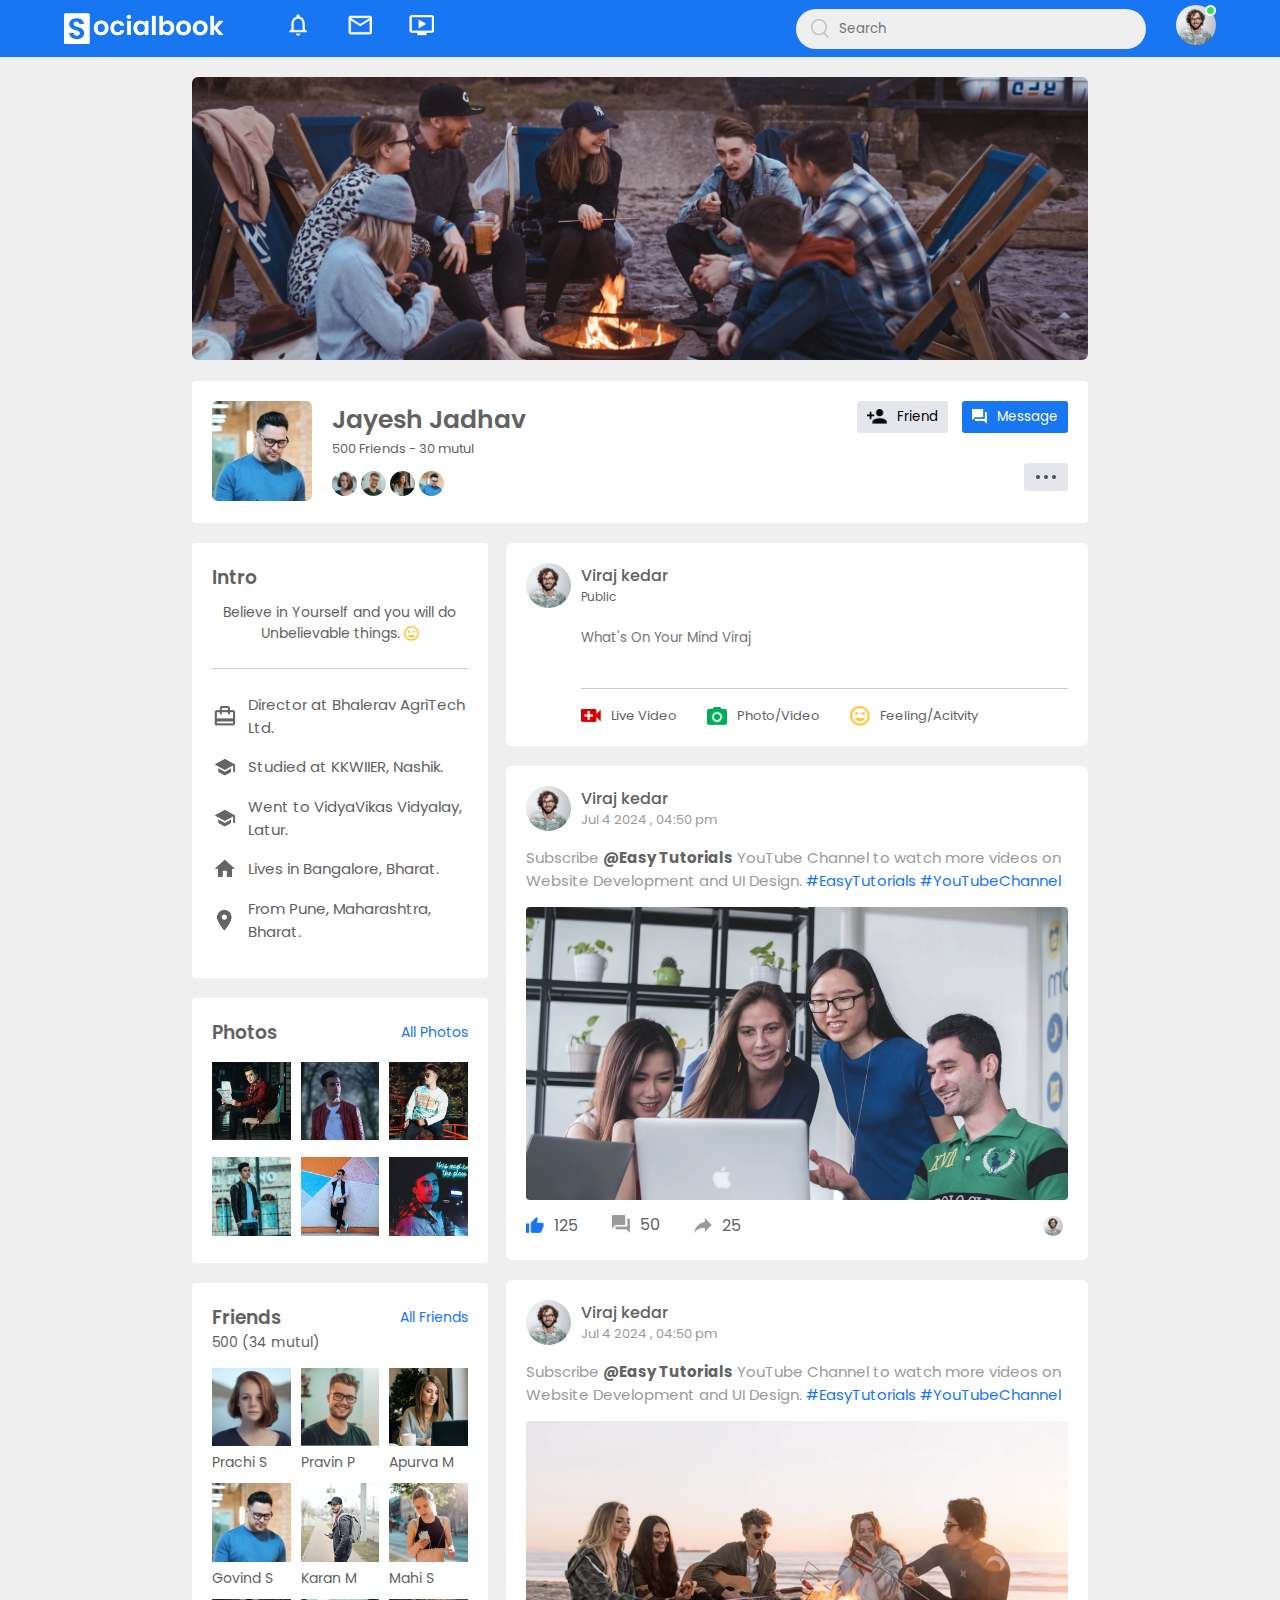
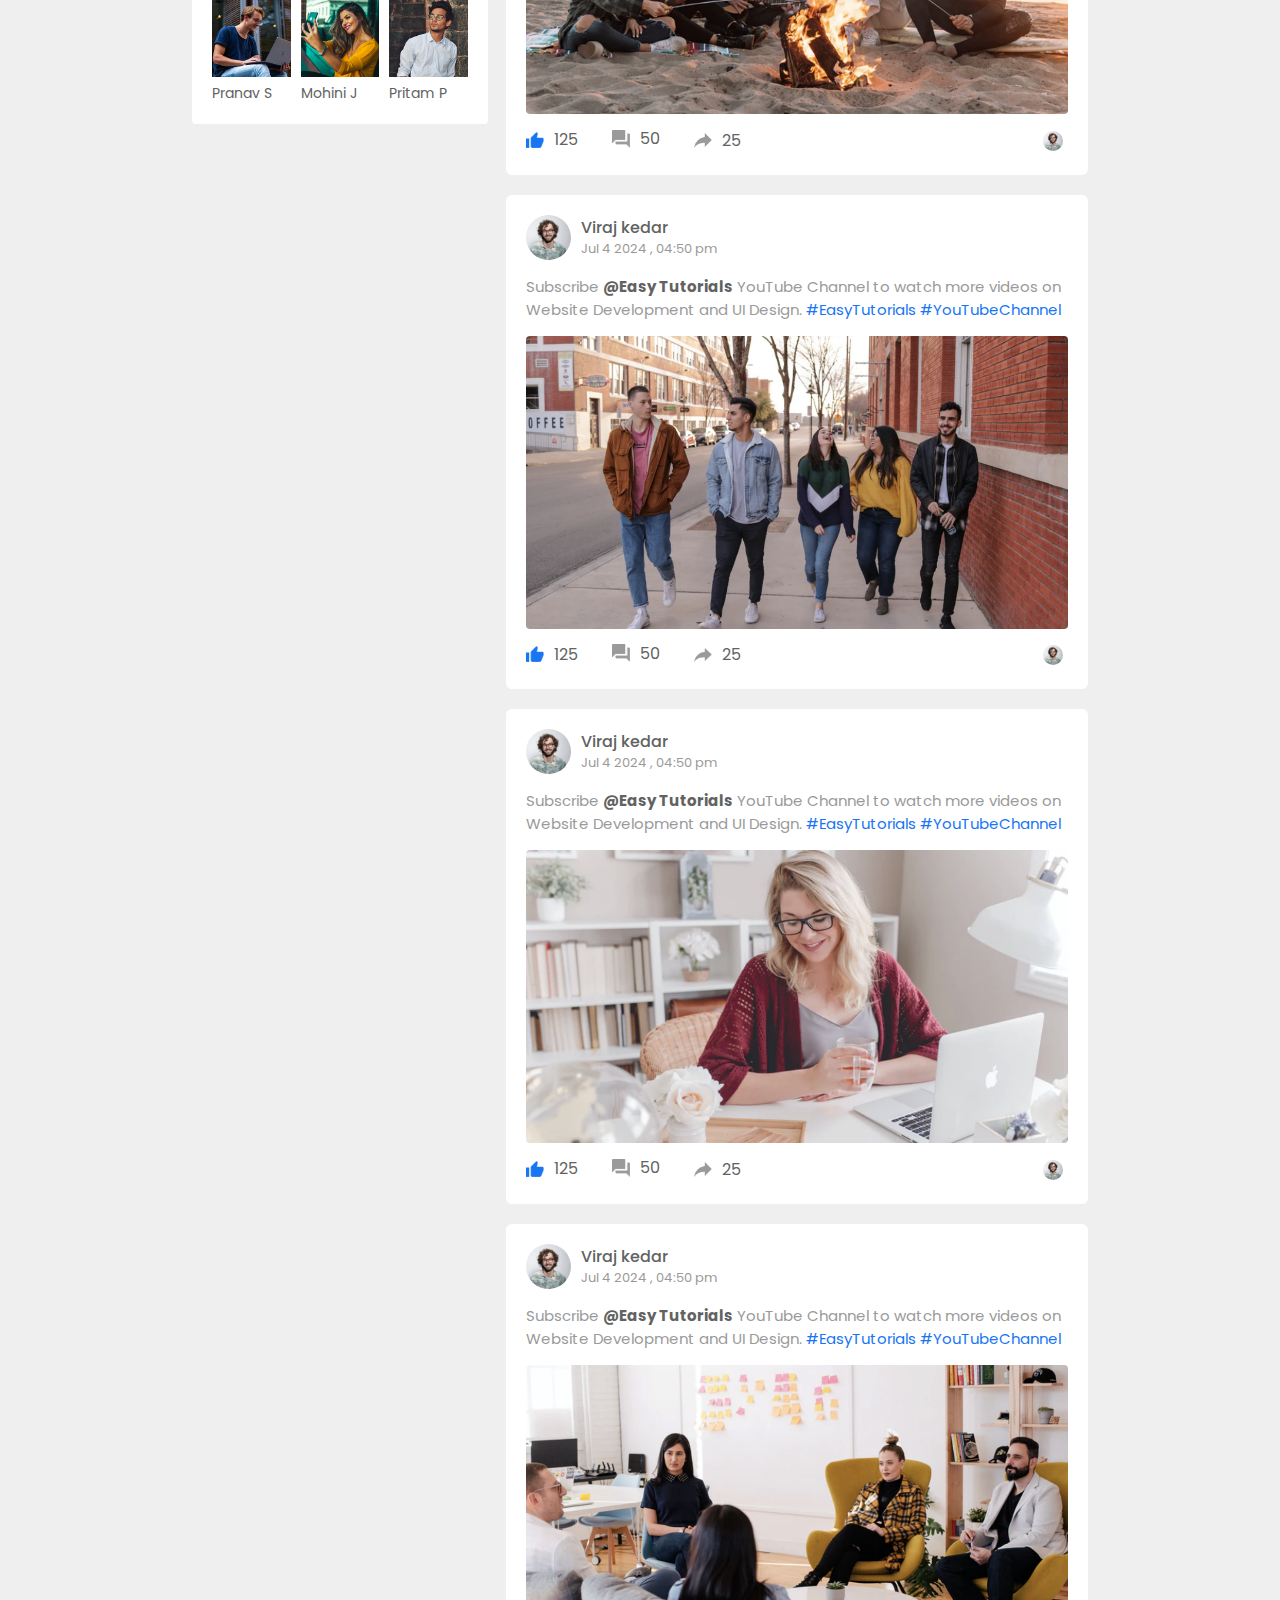
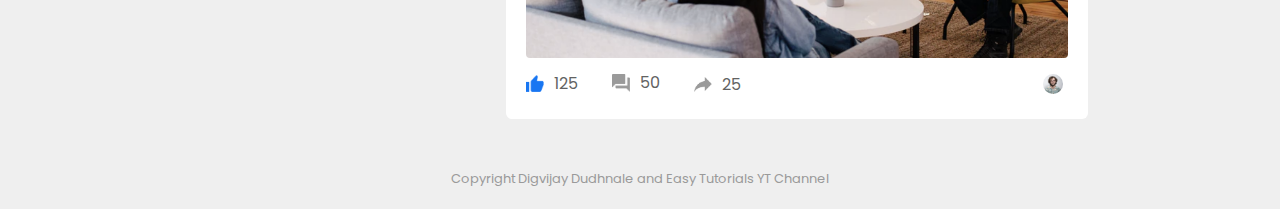
==== profile.html @ a3c40fc9 "added profile page" ====
<!DOCTYPE html>
<html lang="en">

<head>
    <meta charset="UTF-8">
    <meta name="viewport" content="width=device-width, initial-scale=1.0">
    <title>socialBook_DD/profilePage</title>
    <link rel="stylesheet" href="style.css">
    <link rel="preconnect" href="https://fonts.googleapis.com">
    <link rel="preconnect" href="https://fonts.gstatic.com" crossorigin>
    <link
        href="https://fonts.googleapis.com/css2?family=Poppins:ital,wght@0,100;0,200;0,300;0,400;0,500;0,600;0,700;0,800;0,900;1,100;1,200;1,300;1,400;1,500;1,600;1,700;1,800;1,900&display=swap"
        rel="stylesheet">
    <link rel="stylesheet" href="https://cdnjs.cloudflare.com/ajax/libs/font-awesome/6.5.2/css/all.min.css"
        integrity="sha512-SnH5WK+bZxgPHs44uWIX+LLJAJ9/2PkPKZ5QiAj6Ta86w+fsb2TkcmfRyVX3pBnMFcV7oQPJkl9QevSCWr3W6A=="
        crossorigin="anonymous" referrerpolicy="no-referrer" />
    <script src="script.js" defer></script>
</head>

<body>
    <!-- TOP NAVIGATION BAR -->
    <nav>

        <div class="nav-left">
            <img src="images/logo.png" class="logo">
            <ul>
                <li><img src="images/notification.png"></li>
                <li><img src="images/inbox.png"></li>
                <li><img src="images/video.png"></li>
            </ul>
        </div>

        <div class="nav-right">

            <div class="search-box">
                <img src="images/search.png">
                <input type="text" placeholder="Search">
            </div>

            <div class="nav-user-icon online" onclick="settingsMenuToggle()">
                <img src="images/profile-pic.png">
            </div>

        </div>

        <!-- DROPDOWN MENU -->
        <div class="settings-menu">

            <div id="dark-btn">
                <span></span>
            </div>

            <div class="settings-menu-inner">

                <div class="user-profile">
                    <img src="images/profile-pic.png">
                    <div>
                        <p>Viraj kedar</p>
                        <a href="profile.html">See Your Profile</a>
                    </div>
                </div>
                <hr>
                <div class="user-profile">
                    <img src="images/feedback.png">
                    <div>
                        <p>Give Feedback</p>
                        <a href="#">Help us to improve the new design</a>
                    </div>
                </div>
                <hr>

                <div class="settings-links">
                    <img src="images/setting.png" class="settings-icon">
                    <a href="#">Settings & Privacy <img src="images/arrow.png" width="10px"></a>
                </div>
                <div class="settings-links">
                    <img src="images/help.png" class="settings-icon">
                    <a href="#">Help & Support <img src="images/arrow.png" width="10px"></a>
                </div>
                <div class="settings-links">
                    <img src="images/display.png" class="settings-icon">
                    <a href="#">Display & Accessibility <img src="images/arrow.png" width="10px"></a>
                </div>
                <div class="settings-links">
                    <img src="images/logout.png" class="settings-icon">
                    <a href="#">Logout <img src="images/arrow.png" width="10px"></a>
                </div>

            </div>

        </div>

    </nav>

    <!-- PROFILE PAGE -->

    <div class="profile-container">
        <img src="images/cover.png" class="cover-img">
        
        <div class="profile-details">

            <div class="pd-left">
                <div class="pd-row">
                    <img src="images/profile.png" class="pd-image">
                    <div>
                        <h3>Jayesh Jadhav</h3>
                        <p>500 Friends - 30 mutul</p>
                        <img src="images/member-1.png">
                        <img src="images/member-2.png">
                        <img src="images/member-3.png">
                        <img src="images/member-4.png">
                    </div>
                </div>
            </div>

            <div class="pd-right">
                <button type="button"><img src="images/add-friends.png"> Friend</button>
                <button type="button"><img src="images/message.png"> Message</button>
                <br>
                <a href=""><img src="images/more.png"></a>
            </div>

        </div>

        <div class="profile-info">

            <div class="info-col">

                <div class="profile-intro">
                    <h3>Intro</h3>
                    <p class="intro-text">Believe in Yourself and you will do Unbelievable things. <img src="images/feeling.png"></p>
                    <hr>
                    <ul>
                        <li><img src="images/profile-job.png"> Director at Bhalerav AgriTech Ltd.</li>
                        <li><img src="images/profile-study.png"> Studied at KKWIIER, Nashik.</li>
                        <li><img src="images/profile-study.png"> Went to VidyaVikas Vidyalay, Latur.</li>
                        <li><img src="images/profile-home.png"> Lives in Bangalore, Bharat.</li>
                        <li><img src="images/profile-location.png"> From Pune, Maharashtra, Bharat.</li>
                    </ul>
                </div>

                <div class="profile-intro">
                    <div class="title-box">
                        <h3>Photos</h3>
                        <a href="#">All Photos</a>
                    </div>

                    <div class="photo-box">
                        <div><img src="images/photo1.png"></div>
                        <div><img src="images/photo2.png"></div>
                        <div><img src="images/photo3.png"></div>
                        <div><img src="images/photo4.png"></div>
                        <div><img src="images/photo5.png"></div>
                        <div><img src="images/photo6.png"></div>
                    </div>
                </div>

                <div class="profile-intro">
                    <div class="title-box">
                        <h3>Friends</h3>
                        <a href="#">All Friends</a>
                    </div>
                    <p>500 (34 mutul)</p>
                    <div class="friends-box">
                        <div><img src="images/member-1.png"> <p>Prachi S</p></div>
                        <div><img src="images/member-2.png"> <p>Pravin P</p></div>
                        <div><img src="images/member-3.png"> <p>Apurva M</p></div>
                        <div><img src="images/member-4.png"> <p>Govind S</p></div>
                        <div><img src="images/member-5.png"> <p>Karan M</p></div>
                        <div><img src="images/member-6.png"> <p>Mahi S</p></div>
                        <div><img src="images/member-7.png"> <p>Pranav S</p></div>
                        <div><img src="images/member-8.png"> <p>Mohini J</p></div>
                        <div><img src="images/member-9.png"> <p>Pritam P</p></div>
                    </div>
                </div>

            </div>

            <div class="post-col">

                <div class="write-post-container">

                    <div class="user-profile">
                        <img src="images/profile-pic.png">
                        <div>
                            <p>Viraj kedar</p>
                            <small>Public <i class="fa-solid fa-caret-down"></i></small>
                        </div>
                    </div>
    
                    <div class="post-input-container">
                        <textarea rows="3" placeholder="What's On Your Mind Viraj"></textarea>
                        <div class="add-post-links">
                            <a href=""><img src="images/live-video.png">Live Video</a>
                            <a href=""><img src="images/photo.png">Photo/Video</a>
                            <a href=""><img src="images/feeling.png">Feeling/Acitvity</a>
                        </div>
                    </div>
    
                </div>
    
                <div class="post-container">
    
                    <div class="post-row">
    
                        <div class="user-profile">
                            <img src="images/profile-pic.png">
                            <div>
                                <p>Viraj kedar</p>
                                <span>Jul 4 2024 , 04:50 pm</span>
                            </div>
                        </div>
    
                        <a href="#"><i class="fa-solid fa-ellipsis-vertical"></i></a>
                    </div>
    
                    <p class="post-text">Subscribe <span>@Easy Tutorials</span> YouTube Channel to watch more videos on
                        Website Development and UI Design. <a href="#">#EasyTutorials</a> <a href="#">#YouTubeChannel</a>
                    </p>
                    <img src="images/feed-image-1.png" class="post-img">
    
                    <div class="post-row">
    
                        <div class="activity-icons">
                            <div><img src="images/like-blue.png">125</div>
                            <div><img src="images/comments.png">50</div>
                            <div><img src="images/share.png">25</div>
                        </div>
    
                        <div class="post-profile-icon">
                            <img src="images/profile-pic.png"><i class="fa-solid fa-caret-down"></i>
                        </div>
    
                    </div>
    
                </div>
    
                <div class="post-container">
    
                    <div class="post-row">
    
                        <div class="user-profile">
                            <img src="images/profile-pic.png">
                            <div>
                                <p>Viraj kedar</p>
                                <span>Jul 4 2024 , 04:50 pm</span>
                            </div>
                        </div>
    
                        <a href="#"><i class="fa-solid fa-ellipsis-vertical"></i></a>
                    </div>
    
                    <p class="post-text">Subscribe <span>@Easy Tutorials</span> YouTube Channel to watch more videos on
                        Website Development and UI Design. <a href="#">#EasyTutorials</a> <a href="#">#YouTubeChannel</a>
                    </p>
                    <img src="images/feed-image-2.png" class="post-img">
    
                    <div class="post-row">
    
                        <div class="activity-icons">
                            <div><img src="images/like-blue.png">125</div>
                            <div><img src="images/comments.png">50</div>
                            <div><img src="images/share.png">25</div>
                        </div>
    
                        <div class="post-profile-icon">
                            <img src="images/profile-pic.png"><i class="fa-solid fa-caret-down"></i>
                        </div>
    
                    </div>
    
                </div>
    
                <div class="post-container">
    
                    <div class="post-row">
    
                        <div class="user-profile">
                            <img src="images/profile-pic.png">
                            <div>
                                <p>Viraj kedar</p>
                                <span>Jul 4 2024 , 04:50 pm</span>
                            </div>
                        </div>
    
                        <a href="#"><i class="fa-solid fa-ellipsis-vertical"></i></a>
                    </div>
    
                    <p class="post-text">Subscribe <span>@Easy Tutorials</span> YouTube Channel to watch more videos on
                        Website Development and UI Design. <a href="#">#EasyTutorials</a> <a href="#">#YouTubeChannel</a>
                    </p>
                    <img src="images/feed-image-3.png" class="post-img">
    
                    <div class="post-row">
    
                        <div class="activity-icons">
                            <div><img src="images/like-blue.png">125</div>
                            <div><img src="images/comments.png">50</div>
                            <div><img src="images/share.png">25</div>
                        </div>
    
                        <div class="post-profile-icon">
                            <img src="images/profile-pic.png"><i class="fa-solid fa-caret-down"></i>
                        </div>
    
                    </div>
    
                </div>
    
                <div class="post-container">
    
                    <div class="post-row">
    
                        <div class="user-profile">
                            <img src="images/profile-pic.png">
                            <div>
                                <p>Viraj kedar</p>
                                <span>Jul 4 2024 , 04:50 pm</span>
                            </div>
                        </div>
    
                        <a href="#"><i class="fa-solid fa-ellipsis-vertical"></i></a>
                    </div>
    
                    <p class="post-text">Subscribe <span>@Easy Tutorials</span> YouTube Channel to watch more videos on
                        Website Development and UI Design. <a href="#">#EasyTutorials</a> <a href="#">#YouTubeChannel</a>
                    </p>
                    <img src="images/feed-image-4.png" class="post-img">
    
                    <div class="post-row">
    
                        <div class="activity-icons">
                            <div><img src="images/like-blue.png">125</div>
                            <div><img src="images/comments.png">50</div>
                            <div><img src="images/share.png">25</div>
                        </div>
    
                        <div class="post-profile-icon">
                            <img src="images/profile-pic.png"><i class="fa-solid fa-caret-down"></i>
                        </div>
    
                    </div>
    
                </div>
    
                <div class="post-container">
    
                    <div class="post-row">
    
                        <div class="user-profile">
                            <img src="images/profile-pic.png">
                            <div>
                                <p>Viraj kedar</p>
                                <span>Jul 4 2024 , 04:50 pm</span>
                            </div>
                        </div>
    
                        <a href="#"><i class="fa-solid fa-ellipsis-vertical"></i></a>
                    </div>
    
                    <p class="post-text">Subscribe <span>@Easy Tutorials</span> YouTube Channel to watch more videos on
                        Website Development and UI Design. <a href="#">#EasyTutorials</a> <a href="#">#YouTubeChannel</a>
                    </p>
                    <img src="images/feed-image-5.png" class="post-img">
    
                    <div class="post-row">
    
                        <div class="activity-icons">
                            <div><img src="images/like-blue.png">125</div>
                            <div><img src="images/comments.png">50</div>
                            <div><img src="images/share.png">25</div>
                        </div>
    
                        <div class="post-profile-icon">
                            <img src="images/profile-pic.png"><i class="fa-solid fa-caret-down"></i>
                        </div>
    
                    </div>
    
                </div>

            </div>

        </div>

    </div>







    <!-- FOOTER -->

    <div class="footer">
        <p>Copyright Digvijay Dudhnale and Easy Tutorials YT Channel</p>
    </div>


    <!-- SCRIPT -->
    <!-- <script src="script.js"></script> -->
</body>

</html>
---- style.css ----
*{
    margin: 0;
    padding: 0;
    font-family: 'Poppins',sans-serif;
    box-sizing: border-box;
}

:root{
    --body-color: #efefef;
    --nav-color: #1876f2;
    --bg-color: #fff;
}

.dark-theme{
    --body-color: #0a0a0a;
    --nav-color: #000;
    --bg-color: #000;
}

body{
    /* background: #efefef; */
    background: var(--body-color);
    transition: background 0.3s;
}

/* TOP NAVIGATION BAR */

nav{
    display: flex;
    align-items: center;
    justify-content: space-between;
    /* background: #1876f2; */
    background: var(--nav-color);
    padding: 5px 5%;
    position: sticky;
    top: 0;
    z-index: 100;
}

.logo{
    width: 160px;
    margin-right: 45px;
}

.nav-left,.nav-right{
    display: flex;
    align-items: center;
}

.nav-left ul li{
    list-style: none;
    display: inline-block;
}

.nav-left ul li img{
    width: 28px;
    margin: 0 15px;
}

.nav-user-icon img{
    width: 40px;
    border-radius: 50%;
    cursor: pointer;
}

.nav-user-icon{
    margin-left: 30px;
}

.search-box{
    background: #efefef;
    /* background: var(--body-color); */
    width: 350px;
    border-radius: 20px;
    display: flex;
    align-items: center;
    padding: 0 15px;
}

.search-box img{
    width: 18px;
}

.search-box input{
    width: 100%;
    background: transparent;
    padding: 10px;
    outline: none;
    border: 0;
}

.online{
    position: relative;
}

.online::after{
    content: '';
    width: 7px;
    height: 7px;
    border: 2px solid #fff;
    border-radius: 50%;
    background: #41db51;
    position: absolute;
    top: 0;
    right: 0;
}

/* MAIN CONTAINER */

.container{
    display: flex;
    justify-content: space-between;
    padding: 13px 5%;
}


.left-sidebar{
    /* background: #cbdffa; */
    flex-basis: 25%;
    position: sticky;
    top: 70px;
    /* height: 100vh; */
    align-self: flex-start;
}

.right-sidebar{
    /* background: #cbdffa; */
    /* background: #fff; */
    background: var(--bg-color);
    flex-basis: 25%;
    position: sticky;
    top: 70px;
    /* height: 100vh; */
    align-self: flex-start;
    padding: 20px;
    border-radius: 4px;
    color: #626262;
}

.main-content{
    flex-basis: 47%;
}

/* LEFT SIDEBAR */

.imp-links a, .shortcut-links a{
    text-decoration: none;
    display: flex;
    align-items: center;
    margin-bottom: 30px;
    color: #626262;
    width: fit-content;
}

.imp-links a img{
    margin-right: 15px;
    width: 25px;
}

.imp-links a:last-child{
    color: #1876f2;
}

.imp-links{
    border-bottom: 1px solid #ccc;
}

.shortcut-links a img{
    width: 40px;
    border-radius: 4px;
    margin-right: 15px;
}

.shortcut-links p{
    margin: 25px 0;
    color: #626262;
    font-weight: 500;
}


/* RIGHT SIDEBAR */


.sidebar-title{
    display: flex;
    align-items: center;
    justify-content: space-between;
    margin-bottom: 18px;
}

.right-sidebar h4{
    font-weight: 600;
    font-size: 16px;
}

.sidebar-title a{
    text-decoration: none;
    color: #1876f2;
    font-size: 12px;
}

.event{
    display: flex;
    font-size: 14px;
    margin-bottom: 20px;
}

.left-event{
    border-radius: 10px;
    height: 65px;
    width: 65px;
    margin-right: 15px;
    padding-top: 10px;
    text-align: center;
    position: relative;
    overflow: hidden;
    box-shadow: 0 0 10px rgba(0, 0, 0, 0.1);
}

.event p{
    font-size: 12px;
}

.event a{
    font-size: 12px;
    text-decoration: none;
    color: #1876f2;
}

.left-event span{
    position: absolute;
    bottom: 0;
    left: 0;
    width: 100%;
    background: #1876f2;
    color: #fff;
    font-size: 10px;
    padding: 4px 0;
}

.sidebar-ads{
    width: 100%;
    margin-bottom: 20px;
    border-radius: 4px;
}

.online-list{
    display: flex;
    align-items: center;
    margin-bottom: 20px;
}

.online-list .online img{
    width: 40px;
    border-radius: 50%;
}

.online-list .online{
    width: 40px;
    border-radius: 50%;
    margin-right: 15px;
}

.online-list .online::after{
    top: unset;
    bottom: 5px;
}


/* MAIN CONTENT */


.story-gallery{
    display: flex;
    justify-content: space-between;
    margin-bottom: 20px;
}

.story{
    flex-basis: 18%;
    padding-top: 32%;
    position: relative;
    /* background-image: linear-gradient(transparent,rgba(0,0,0,0.5)) ,url(images/status-1.png); */
    background-position: center;
    background-size: cover;
    border-radius: 10px;
}

.story img{
    position: absolute;
    width: 45px;
    border-radius: 50%;
    top: 10px;
    left: 10px;
    border: 5px solid #1876f2;
}

.story p{
    position: absolute;
    bottom: 10px;
    width: 100%;
    text-align: center;
    color: white;
    font-size: 14px;
}

.story1{
    background-image: linear-gradient(transparent,rgba(0,0,0,0.5)) ,url(images/status-1.png);
}
.story2{
    background-image: linear-gradient(transparent,rgba(0,0,0,0.5)) ,url(images/status-2.png);
}
.story3{
    background-image: linear-gradient(transparent,rgba(0,0,0,0.5)) ,url(images/status-3.png);
}
.story4{
    background-image: linear-gradient(transparent,rgba(0,0,0,0.5)) ,url(images/status-4.png);
}
.story5{
    background-image: linear-gradient(transparent,rgba(0,0,0,0.5)) ,url(images/status-5.png);
}

.story.story1 img{
    top: unset;
    left: unset;
    left: 50%;
    bottom: 40px;
    transform: translateX(-50%);
    border: 0;
    width: 35px;
}

.write-post-container{
    width: 100%;
    /* background: #fff; */
    background: var(--bg-color);
    border-radius: 6px;
    padding: 20px;
    color: #626262;
}

.user-profile{
    display: flex;
    align-items: center;
}

.user-profile img{
    width: 45px;
    border-radius: 50%;
    margin-right: 10px;
}

.user-profile p{
    margin-bottom: -5px;
    font-weight: 500;
    color: #626262;
}

.user-profile small{
    font-size: 12px;
}

.user-profile .fa-solid{
    cursor: pointer;
}

.post-input-container{
    padding-left: 55px;
    padding-top: 20px;
}

.post-input-container textarea{
    width: 100%;
    border: 0;
    outline: 0;
    border-bottom: 1px solid #ccc;
    background: transparent;
    resize: none;
}

.add-post-links{
    display: flex;
    margin-top: 10px;
}

.add-post-links a{
    text-decoration: none;
    display: flex;
    align-items: center;
    color: #626262;
    margin-right: 30px;
    font-size: 13px;
}

.add-post-links a img{
    width: 20px;
    margin-right: 10px;
}

.post-container{
    width: 100%;
    /* background: #fff; */
    background: var(--bg-color);
    border-radius: 6px;
    padding: 20px;
    color: #626262;
    margin: 20px 0;
}

.user-profile span{
    font-size: 13px;
    color: #9a9a9a;
}

.post-text{
    color: #9a9a9a;
    margin: 15px 0;
    font-size: 15px;
}

.post-text span{
    font-size: 15px;
    color: #626262;
    font-weight: 700;
}

.post-text a{
    color: #1876f2;
    text-decoration: none;
}

.post-img{
    width: 100%;
    border-radius: 4px;
    margin-bottom: 5px;
}

.post-row{
    display: flex;
    align-items: center;
    justify-content: space-between;
}

.activity-icons div img{
    width: 18px;
    margin-right: 10px;
}

.activity-icons div{
    display: inline-flex;
    align-items: center;
    margin-right: 30px;
}

.post-profile-icon{
    display: flex;
    align-items: center;
}

.post-profile-icon img{
    width: 20px;
    border-radius: 50%;
    margin-right: 5px;
}

.post-row a{
    color: #9a9a9a;
}

.load-more-btn{
    display: block;
    margin: auto;
    padding: 5px 10px;
    cursor: pointer;
    border: 1px solid #9a9a9a;
    color: #626262;
    background: transparent;
    border-radius: 4px;
}

/* FOOTER */
.footer{
    text-align: center;
    color: #9a9a9a;
    padding: 10px 0 20px;
    font-size: 13px;
}


/* DROPDOWN MENU IN NAVIGATION */
.settings-menu{
    position: absolute;
    width: 90%;
    max-width: 350px;
    /* height: 500px; */
    /* background: #fff; */
    background: var(--bg-color);
    box-shadow: 0 0 10px rgba(0, 0, 0, 0.4);
    border-radius: 4px;
    overflow: hidden;
    top: 108%;
    right: 5%;
    max-height: 0;
    transition: max-height 0.3s;
}

.settings-menu-height{
    max-height: 450px;
}

.user-profile a{
    font-size: 13px;
    color: #1876f2;
    text-decoration: none;
}

.settings-menu-inner{
    padding: 20px;
}

.settings-menu hr{
    border: 0;
    height: 1px;
    background: #9a9a9a;
    margin: 15px 0;
}

.settings-links{
    display: flex;
    align-items: center;
    margin: 15px 0;
}

.settings-links .settings-icon{
    width: 38px;
    margin-right: 10px;
    border-radius: 50%;
}

.settings-links a{
    display: flex;
    flex: 1;
    align-items: center;
    justify-content: space-between;
    text-decoration: none;
    color: #626262;
}

#dark-btn{
    position: absolute;
    right: 20px;
    top: 20px;
    width: 45px;
    background: #ccc;
    border-radius: 15px;
    padding: 2px 3px;
    cursor: pointer;
    display: flex;
    transition: padding-left 0.5s, background 0.5s;
}

#dark-btn span{
    width: 18px;
    height: 18px;
    border-radius: 50%;
    background: #fff;
    display: inline-block;
}

#dark-btn.dark-btn-on{
    padding-left: 23px;
    background: #0a0a0a;
}

/* PROFILE PAGE */

.profile-container{
    padding: 20px 15%;
    color: #626262;
}

.cover-img{
    width: 100%;
    border-radius: 6px;
    margin-bottom: 14px;
}

.profile-details{
    background: var(--bg-color);
    padding: 20px;
    border-radius: 4px;
    display: flex;
    align-items: flex-start;
    justify-content: space-between;
}

.pd-row{
    display: flex;
    align-items: flex-start;
}

.pd-image{
    width: 100px;
    margin-right: 20px;
    border-radius: 6px;
}

.pd-row div h3{
    font-size: 25px;
    font-weight: 600;
}

.pd-row div p{
    font-size: 13px;
}

.pd-row div img{
    width: 25px;
    border-radius: 50%;
    margin-top: 12px;
}

.pd-right button{
    background: #1876f2;
    border: 0;
    outline: 0;
    padding: 6px 10px;
    display: inline-flex;
    align-items: center;
    color: #fff;
    border-radius: 3px;
    margin-left: 10px;
    cursor: pointer;
}

.pd-right button img{
    height: 15px;
    margin-right: 10px;
}

.pd-right button:first-child{
    background: #e4e6eb;
    color: #000;
}

.pd-right{
    text-align: right;
}

.pd-right a{
    background: #e4e6eb;
    border-radius: 3px;
    padding: 12px;
    display: inline-flex;
    margin-top: 30px;
}

.pd-right a img{
    width: 20px;
}

.profile-info{
    display: flex;
    align-items: flex-start;
    justify-content: space-between;
    margin-top: 20px;
}

.info-col{
    flex-basis: 33%;
}

.post-col{
    flex-basis: 65%;
}

.profile-intro{
    background: var(--bg-color);
    padding: 20px;
    margin-bottom: 20px;
    border-radius: 4px;
}

.profile-intro h3{
    font-weight: 600;
}

.intro-text{
    text-align: center;
    margin: 10px 0;
    font-size: 15px;
}

.intro-text img{
    width: 15px;
    margin-bottom: -3px;
}

.profile-intro hr{
    border: 0;
    height: 1px;
    background: #ccc;
    margin: 24px 0;
}

.profile-intro ul li{
    list-style: none;
    font-size: 15px;
    margin: 15px 0;
    display: flex;
    align-items: center;
}

.profile-intro ul li img{
    width: 26px;
    margin-right: 10px;
}

.title-box{
    display: flex;
    align-items: center;
    justify-content: space-between;
}

.title-box a{
    text-decoration: none;
    font-size: 14px;
    color: #1876f2;
}

.photo-box{
    display: grid;
    grid-template-columns: repeat(3, auto);
    grid-gap: 10px;
    margin-top: 15px;
}

.photo-box div img{
    width: 100%;
    cursor: pointer;
}

.profile-intro p{
    font-size: 14px;
}

.friends-box{
    display: grid;
    grid-template-columns: repeat(3, auto);
    grid-gap: 10px;
    margin-top: 15px;
}

.friends-box div img{
    width: 100%;
    cursor: pointer;
    padding-bottom: 20px;
}

.friends-box div{
    position: relative;
}

.friends-box p{
    position: absolute;
    bottom: 0;
    left: 0;
}
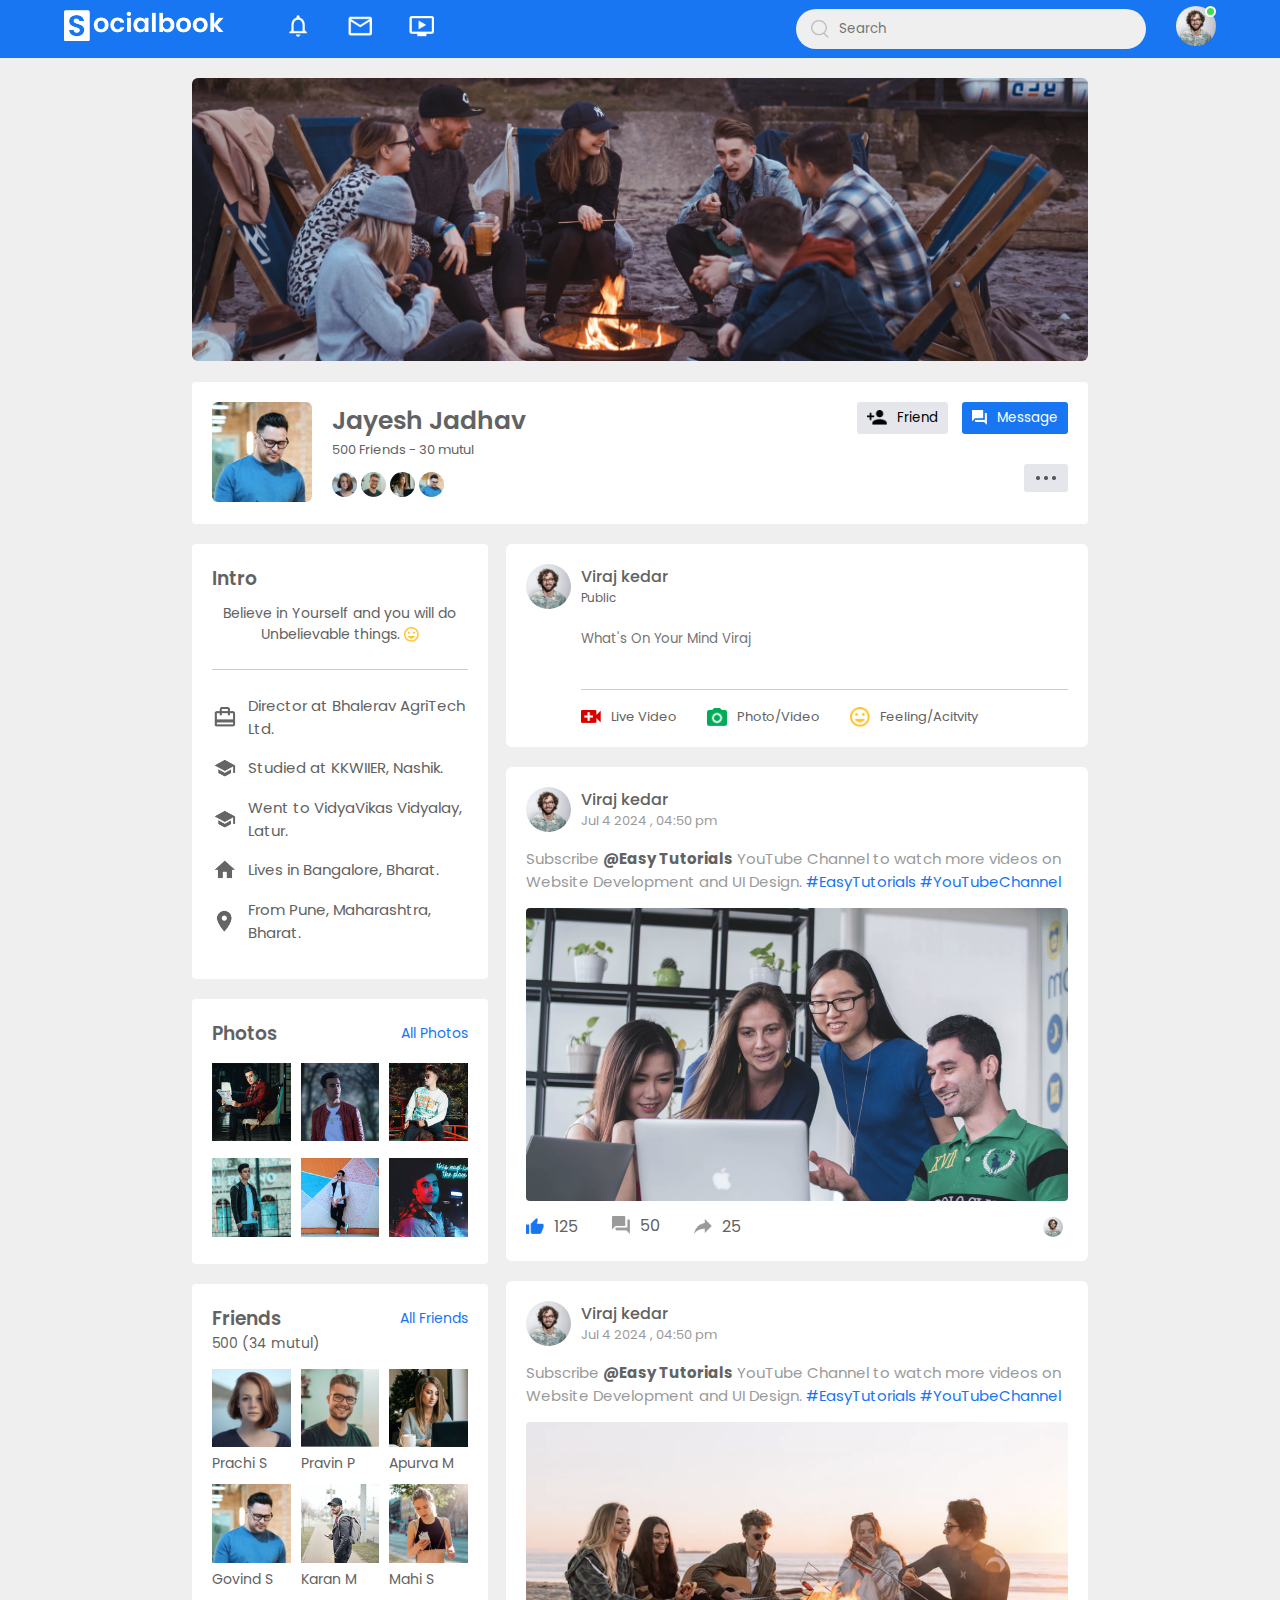
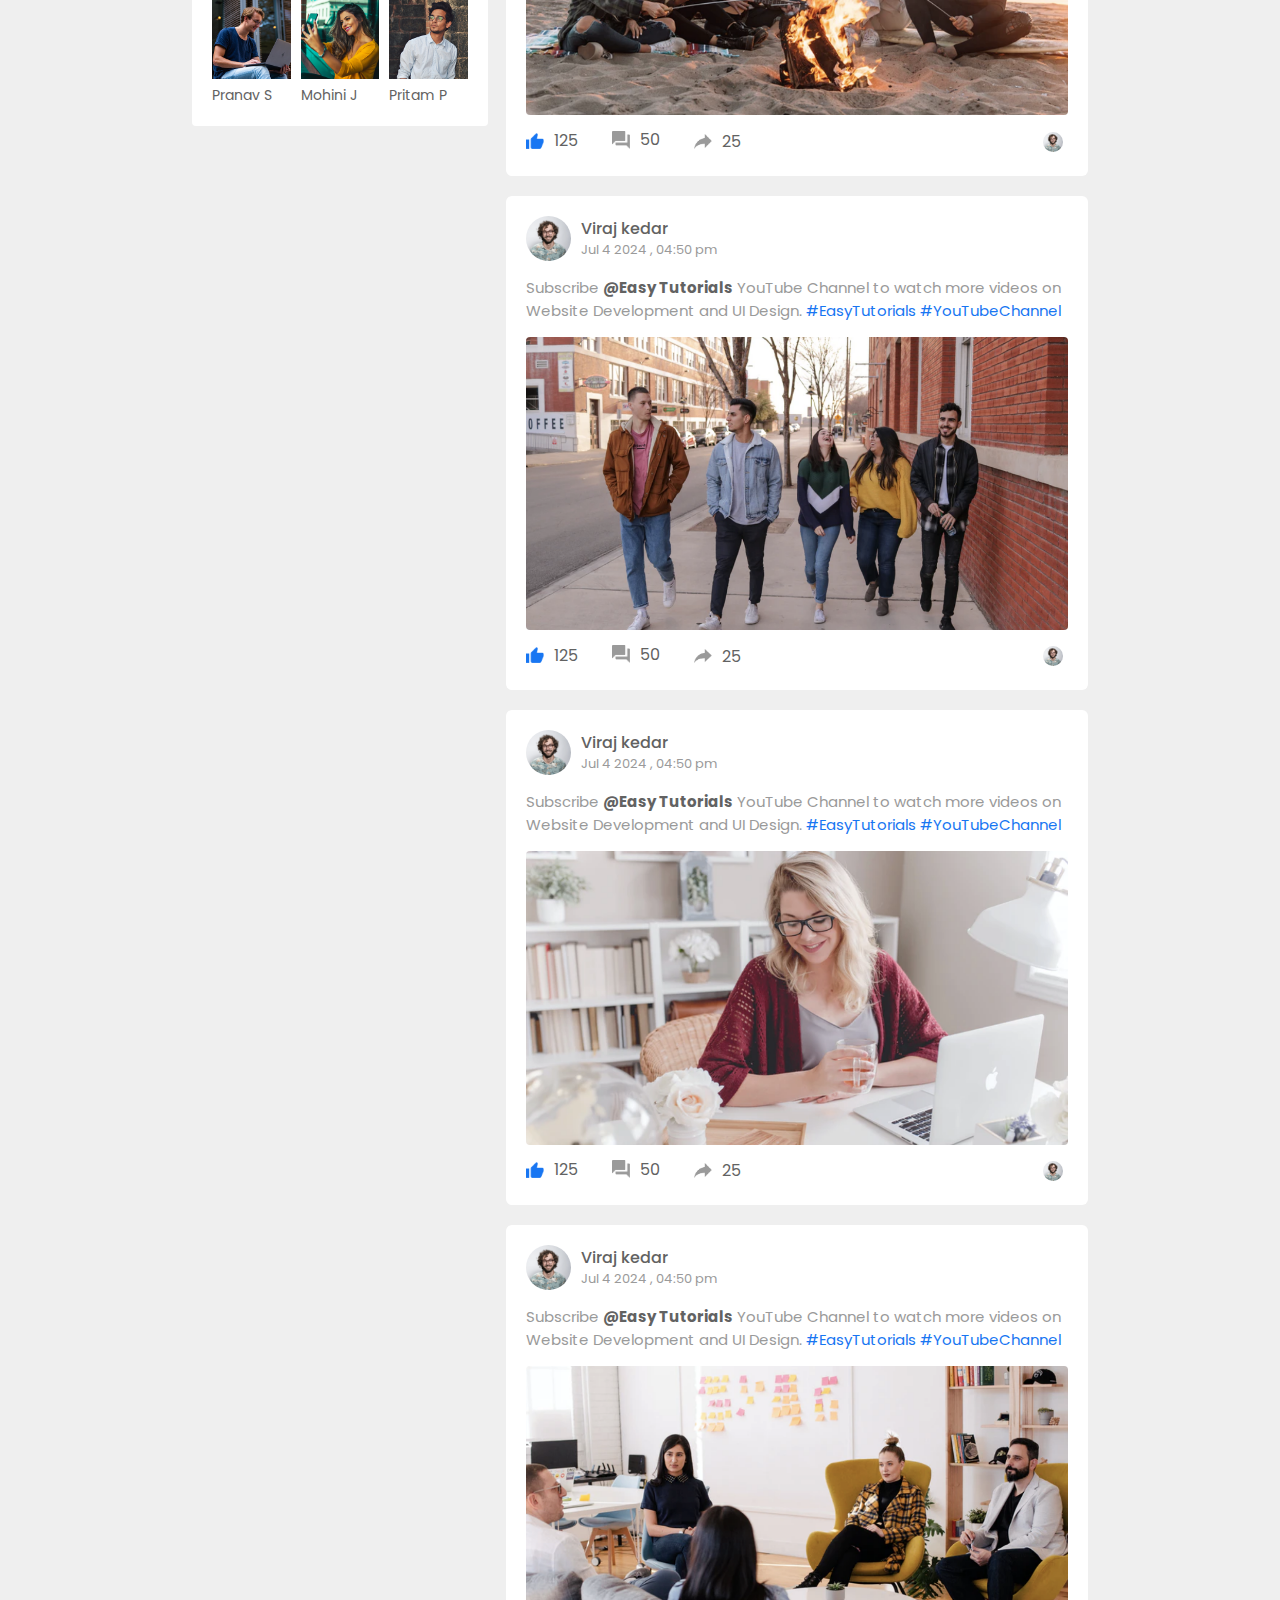
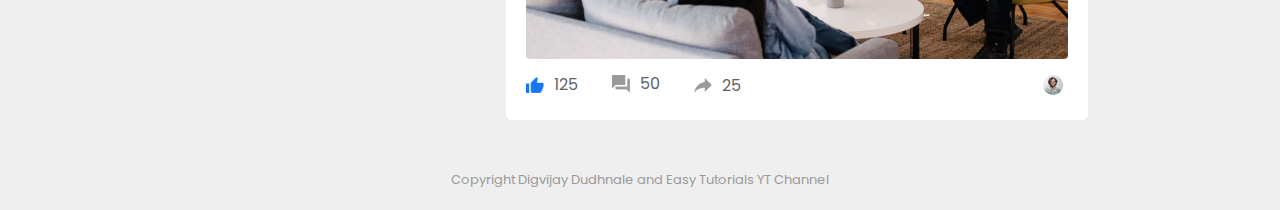
==== commit a4bdaaa7: "Responsive Design for smaller screen devices" ====
--- a/profile.html
+++ b/profile.html
@@ -22,7 +22,7 @@
     <nav>
 
         <div class="nav-left">
-            <img src="images/logo.png" class="logo">
+            <a href="index.html"><img src="images/logo.png" class="logo"></a>
             <ul>
                 <li><img src="images/notification.png"></li>
                 <li><img src="images/inbox.png"></li>
--- a/style.css
+++ b/style.css
@@ -765,4 +765,90 @@
     position: absolute;
     bottom: 0;
     left: 0;
+}
+
+/* RESPONSIVE SITE STYLE */
+/* MEDIA QUERY FOR HOME PAGE */
+@media( max-width: 900px){
+    .right-sidebar{
+        display: none;
+    }
+    .left-sidebar{
+        display: none;
+    }
+    nav{
+        flex-wrap: wrap;
+    }
+    .search-box{
+        display: none;
+    }
+    .logo{
+        width: 100px;
+        margin-right: 20px;
+    }
+    .nav-left ul li img{
+        width: 20px;
+        margin: 0 8px;
+    }
+    .nav-user-icon img{
+        width: 30px;
+    }
+    .nav-user-icon{
+        margin-left: 0;
+    }
+    .add-post-links{
+        flex-wrap: wrap;
+    }
+    .main-content{
+        flex-basis: 100%;
+    }
+    .story img{
+        width: 30px;
+        border-width: 3px;
+    }
+    .story p{
+        font-size: 10px;
+    }
+    .story.story1 img{
+        width: 25px;
+        bottom: 30px;
+    }
+    .add-post-links a{
+        margin-right: 12px;
+        font-size: 9px;
+    }
+    .add-post-links a img{
+        width: 16px;
+        margin-right: 5px;
+    }
+    .post-input-container{
+        padding-left: 0;
+    }
+
+    /* MEDIA QUERY FOR PROFILE PAGE */
+    @media( max-width: 900px){
+        .profile-container{
+            padding: 20px 5%;
+        }
+        .profile-details{
+            flex-wrap: wrap;
+        }
+        .pd-right{
+            text-align: left;
+            margin-top: 15px;
+        }
+        .pd-right button{
+            margin-left: 0;
+            margin-right: 10px;
+        }
+        .pd-row div h3{
+            font-size: 16px;
+        }
+        .profile-info{
+            flex-wrap: wrap;
+        }
+        .info-col, .post-col{
+            flex-basis: 100%;
+        }
+    }
 }